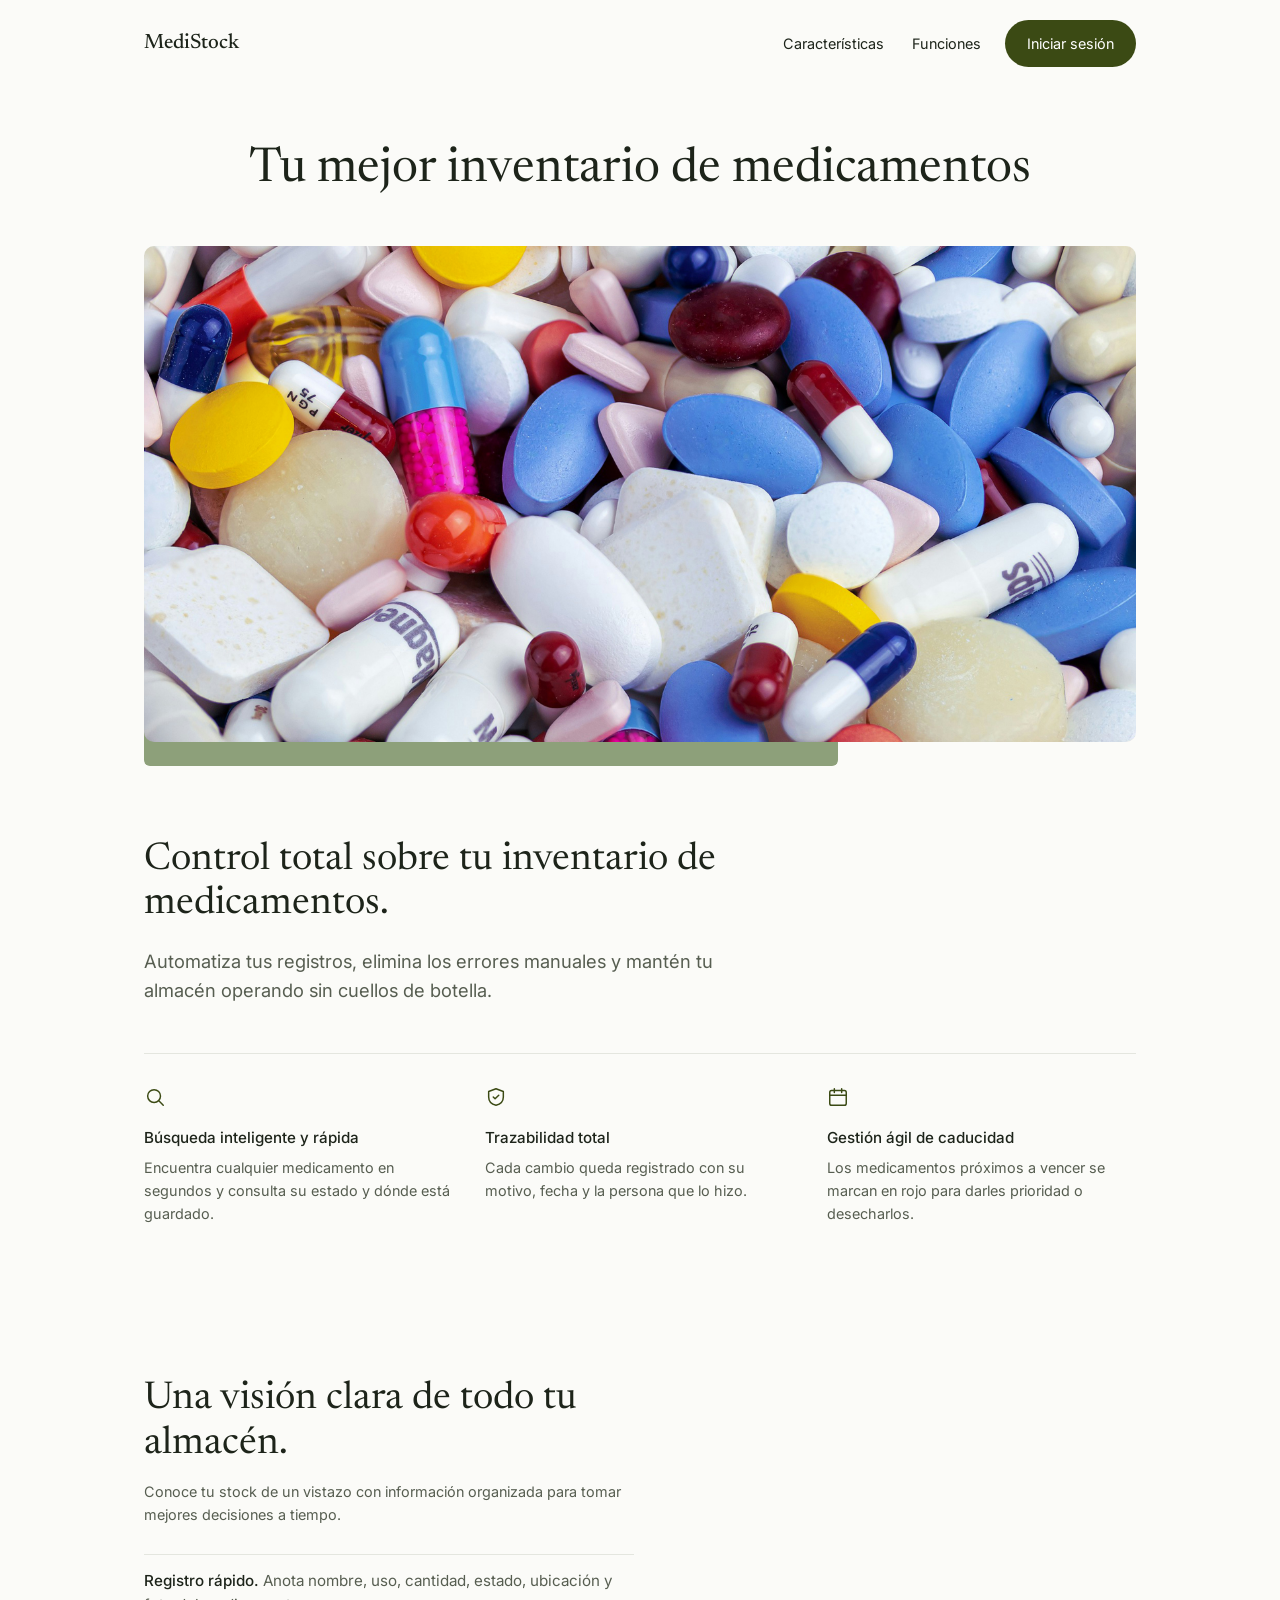
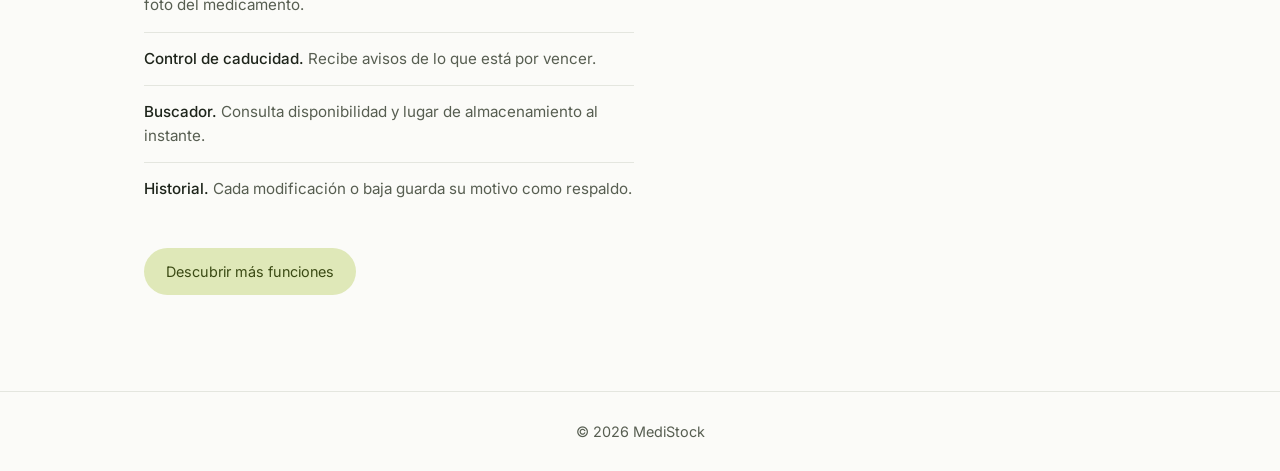
==== frontend/index.html @ 16778767 "fix: improve style and login" ====
<!DOCTYPE html>
<html lang="es">
<head>
<meta charset="UTF-8">
<meta name="viewport" content="width=device-width, initial-scale=1">
<title>MediStock</title>

<!-- apis y fuentes-->

<link rel="preconnect" href="https://fonts.googleapis.com">
<link rel="preconnect" href="https://fonts.gstatic.com" crossorigin>
<link href="https://fonts.googleapis.com/css2?family=Newsreader:wght@400;500&family=Inter:wght@400;500&display=swap" rel="stylesheet">

<!-- css -->
<link rel="stylesheet" href="assets/style_landing.css">

</head>

<!-- cuerpo de la página -->
<body>

<a class="skip" href="#contenido">Saltar al contenido</a>

<div class="wrap">

  <header>

    <a class="logo" href="#">MediStock</a>
    <nav aria-label="Principal">
      <a href="#caracteristicas">Características</a>
      <a href="#funciones">Funciones</a>
      <a class="btn" href="/login">Iniciar sesión</a>
    </nav>
  </header>

  <main id="contenido" tabindex="-1">
  <section class="hero">
    <h1>Tu mejor inventario de medicamentos</h1>
    <div class="hero-img">
      <div class="photo ph" role="img" aria-label="Frasco blanco de medicamento rodeado de cápsulas verdes">
        <img src="assets/images/medicamentos.jpg" alt="Diversas cápsulas de diferentes medicamentos">
      </div>
    </div>
  </section>

  <section class="intro" id="caracteristicas">
    <h2>Control total sobre tu inventario de medicamentos.</h2>
    <p>Automatiza tus registros, elimina los errores manuales y mantén tu almacén operando sin cuellos de botella.</p>
  </section>

  <section class="features" aria-label="Características principales">
    <div>
      <svg aria-hidden="true" focusable="false" viewBox="0 0 24 24"><circle cx="11" cy="11" r="7"/><path d="M21 21l-4.3-4.3"/></svg>
      <h3>Búsqueda inteligente y rápida</h3>
      <p>Encuentra cualquier medicamento en segundos y consulta su estado y dónde está guardado.</p>
    </div>
    <div>
      <svg aria-hidden="true" focusable="false" viewBox="0 0 24 24"><path d="M12 3l8 3v6c0 5-3.5 8-8 9-4.5-1-8-4-8-9V6z"/><path d="M9 12l2 2 4-4"/></svg>
      <h3>Trazabilidad total</h3>
      <p>Cada cambio queda registrado con su motivo, fecha y la persona que lo hizo.</p>
    </div>
    <div>
      <svg aria-hidden="true" focusable="false" viewBox="0 0 24 24"><rect x="3" y="5" width="18" height="16" rx="2"/><path d="M8 3v4M16 3v4M3 10h18"/></svg>
      <h3>Gestión ágil de caducidad</h3>
      <p>Los medicamentos próximos a vencer se marcan en rojo para darles prioridad o desecharlos.</p>
    </div>
  </section>

  <section class="vision" id="funciones">
    <div>
      <h2>Una visión clara de todo tu almacén.</h2>
      <p>Conoce tu stock de un vistazo con información organizada para tomar mejores decisiones a tiempo.</p>
      <ol>
        <li><strong>Registro rápido.</strong> Anota nombre, uso, cantidad, estado, ubicación y foto del medicamento.</li>
        <li><strong>Control de caducidad.</strong> Recibe avisos de lo que está por vencer.</li>
        <li><strong>Buscador.</strong> Consulta disponibilidad y lugar de almacenamiento al instante.</li>
        <li><strong>Historial.</strong> Cada modificación o baja guarda su motivo como respaldo.</li>
      </ol>
      <a class="btn light" href="#caracteristicas">Descubrir más funciones</a>
    </div>
  </section>
  </main>
</div>
<footer>© 2026 MediStock</footer>
</body>
</html>
---- frontend/assets/style_landing.css ----
:root{
  --bg:#fbfbf8; --ink:#1d241a; --muted:#575e51; --line:#e4e6df;
  --olive:#3b4a14; --sage:#8da07a; --lime:#dfe8b8; --teal:#4aa6b3;
  --serif:'Newsreader',Georgia,serif; --sans:'Inter',system-ui,sans-serif;
}
*{box-sizing:border-box;margin:0}
body{background:var(--bg);color:var(--ink);font-family:var(--sans);line-height:1.6}
a{color:inherit;text-decoration:none}
a:focus-visible,button:focus-visible{outline:3px solid var(--olive);outline-offset:3px;border-radius:4px}
.skip{position:absolute;left:16px;top:-60px;background:var(--olive);color:#fff;padding:12px 18px;border-radius:6px;z-index:10}
.skip:focus{top:12px}
main:focus{outline:none}
@media (prefers-reduced-motion:reduce){*{animation:none!important;transition:none!important;scroll-behavior:auto!important}}
.wrap{max-width:1040px;margin:0 auto;padding:0 24px}

/* Header */
header{display:flex;flex-wrap:wrap;gap:12px;align-items:center;justify-content:space-between;padding:20px 0}
.logo{font-family:var(--serif);font-size:1.3rem;font-weight:500}
nav{display:flex;flex-wrap:wrap;align-items:center;gap:8px 20px;font-size:.9rem}
nav a:not(.btn){padding:12px 4px;min-height:44px;display:inline-flex;align-items:center}
nav a:not(.btn):hover{text-decoration:underline}
.btn{display:inline-block;padding:12px 22px;min-height:44px;border-radius:999px;font-size:.9rem;background:var(--olive);color:#fff}
.btn.light{background:var(--lime);color:var(--olive)}

/* Hero */
.hero{text-align:center;padding:56px 0 0}
h1,h2{font-family:var(--serif);font-weight:400;line-height:1.15}
h1{font-size:clamp(2rem,5vw,3rem)}
.hero-img{position:relative;margin-top:48px;padding-bottom:0}
.hero-img::before{content:"";position:absolute;left:0;bottom:-24px;width:70%;height:75%;background:var(--sage);border-radius:6px}
.photo{position:relative;border-radius:10px;overflow:hidden;aspect-ratio:16/8;background:#efe7c4}
.photo img{width:100%;height:100%;object-fit:cover;display:block}
/* Placeholder: quita .ph y usa <img> con tu foto real */
.ph{background:radial-gradient(circle at 30% 40%,#7ec850 0 8%,transparent 9%),radial-gradient(circle at 70% 60%,#5fae3c 0 6%,transparent 7%),linear-gradient(135deg,#f1ead0,#e4dba9)}

/* Intro */
.intro{padding:96px 0 48px;max-width:640px}
.intro h2{font-size:clamp(1.8rem,4vw,2.4rem)}
.intro p{margin-top:20px;font-size:1.15rem;color:var(--muted);max-width:52ch}

/* Features */
.features{display:grid;grid-template-columns:repeat(3,1fr);gap:32px;padding:32px 0 56px;border-top:1px solid var(--line)}
.features h3{font-size:.95rem;font-weight:500;margin:10px 0 6px}
.features p{font-size:.9rem;color:var(--muted)}
.features svg{width:22px;height:22px;stroke:var(--olive);fill:none;stroke-width:1.6;stroke-linecap:round;stroke-linejoin:round}

/* Dashboard image */
.dash{aspect-ratio:16/9;background:linear-gradient(135deg,#e9ecef,#cfd6dc);border-radius:10px;overflow:hidden}
.dash img{width:100%;height:100%;object-fit:cover;display:block}

/* Vision */
.vision{display:grid;grid-template-columns:1.1fr 1fr;gap:56px;align-items:center;padding:96px 0}
.vision h2{font-size:clamp(1.8rem,4vw,2.4rem)}
.vision > div > p{margin:14px 0 28px;color:var(--muted);font-size:.9rem}
.vision ol{list-style:none;padding:0;margin-bottom:32px}
.vision li{padding:14px 0;border-top:1px solid var(--line);font-size:.95rem;color:var(--muted)}
.vision li strong{color:var(--ink);font-weight:500}
.caps{aspect-ratio:4/5;border-radius:14px;overflow:hidden;background:linear-gradient(160deg,#7fc6cf,#2f8c9b)}
.caps img{width:100%;height:100%;object-fit:cover;display:block}

footer{border-top:1px solid var(--line);padding:28px 0;font-size:.9rem;color:var(--muted);text-align:center}

@media(max-width:760px){
  .features{grid-template-columns:1fr}
  .vision{grid-template-columns:1fr;gap:32px;padding:64px 0}
  .caps{order:-1;aspect-ratio:16/10}
  .intro{padding-top:72px}
}
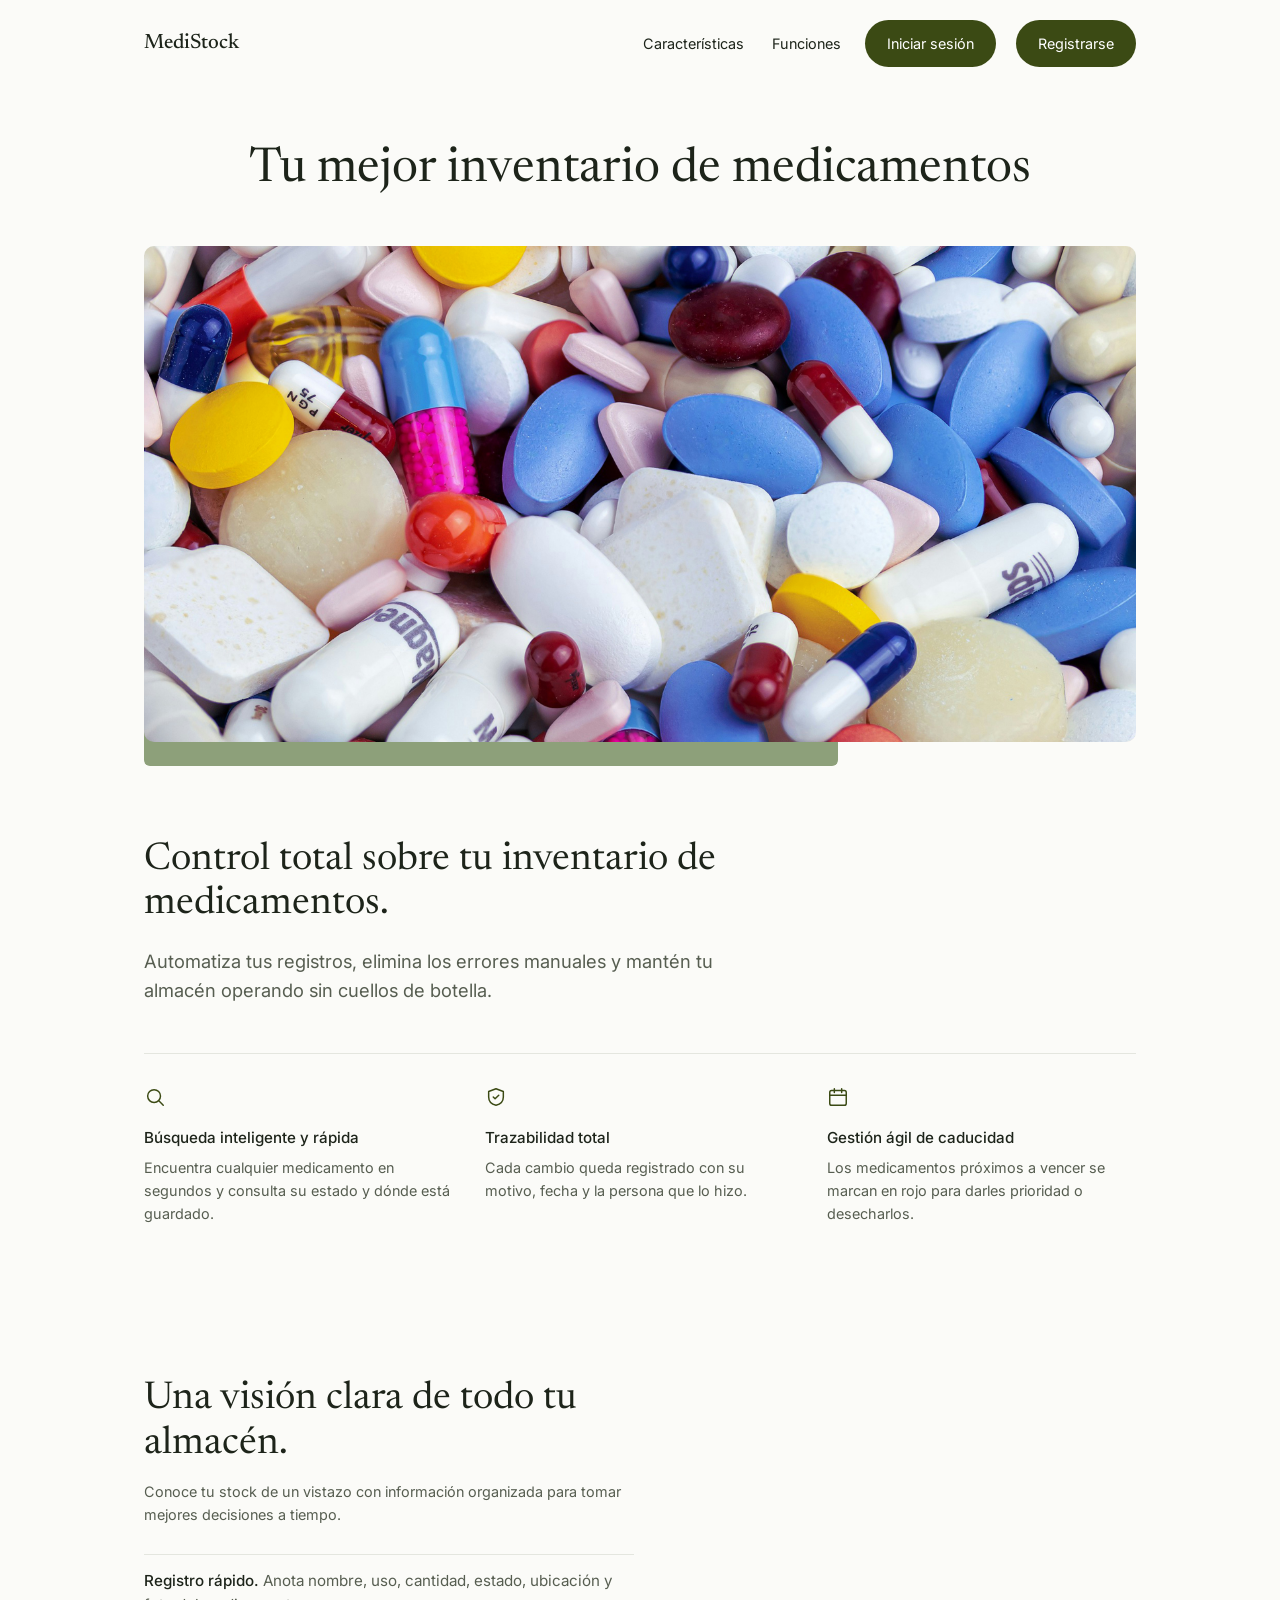
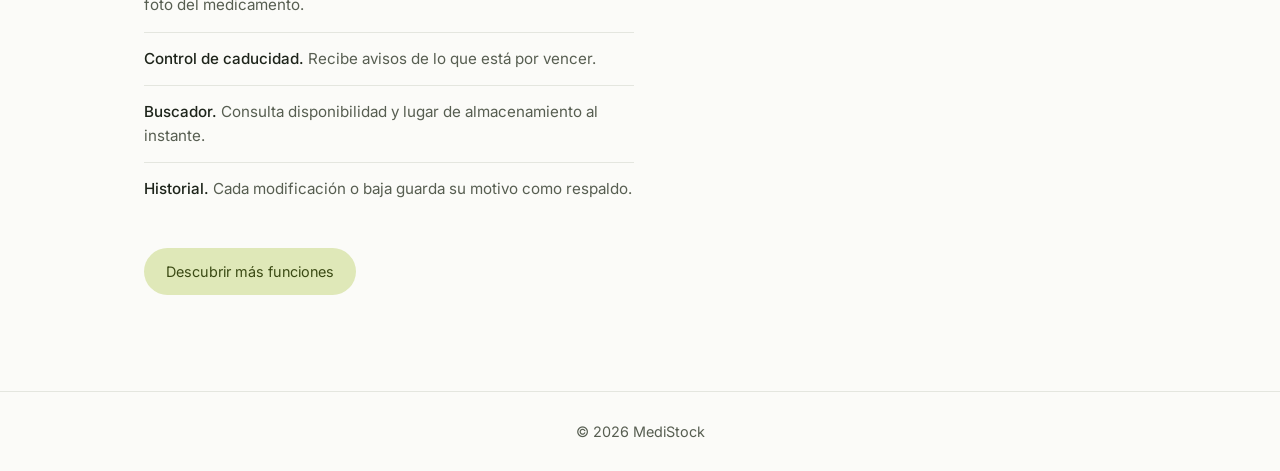
==== commit f06aa827: "feat(history): add movement history page with filters and active doctors view" ====
--- a/frontend/index.html
+++ b/frontend/index.html
@@ -30,6 +30,7 @@
       <a href="#caracteristicas">Características</a>
       <a href="#funciones">Funciones</a>
       <a class="btn" href="/login">Iniciar sesión</a>
+      <a class="btn" href="/registro">Registrarse</a>
     </nav>
   </header>
 
